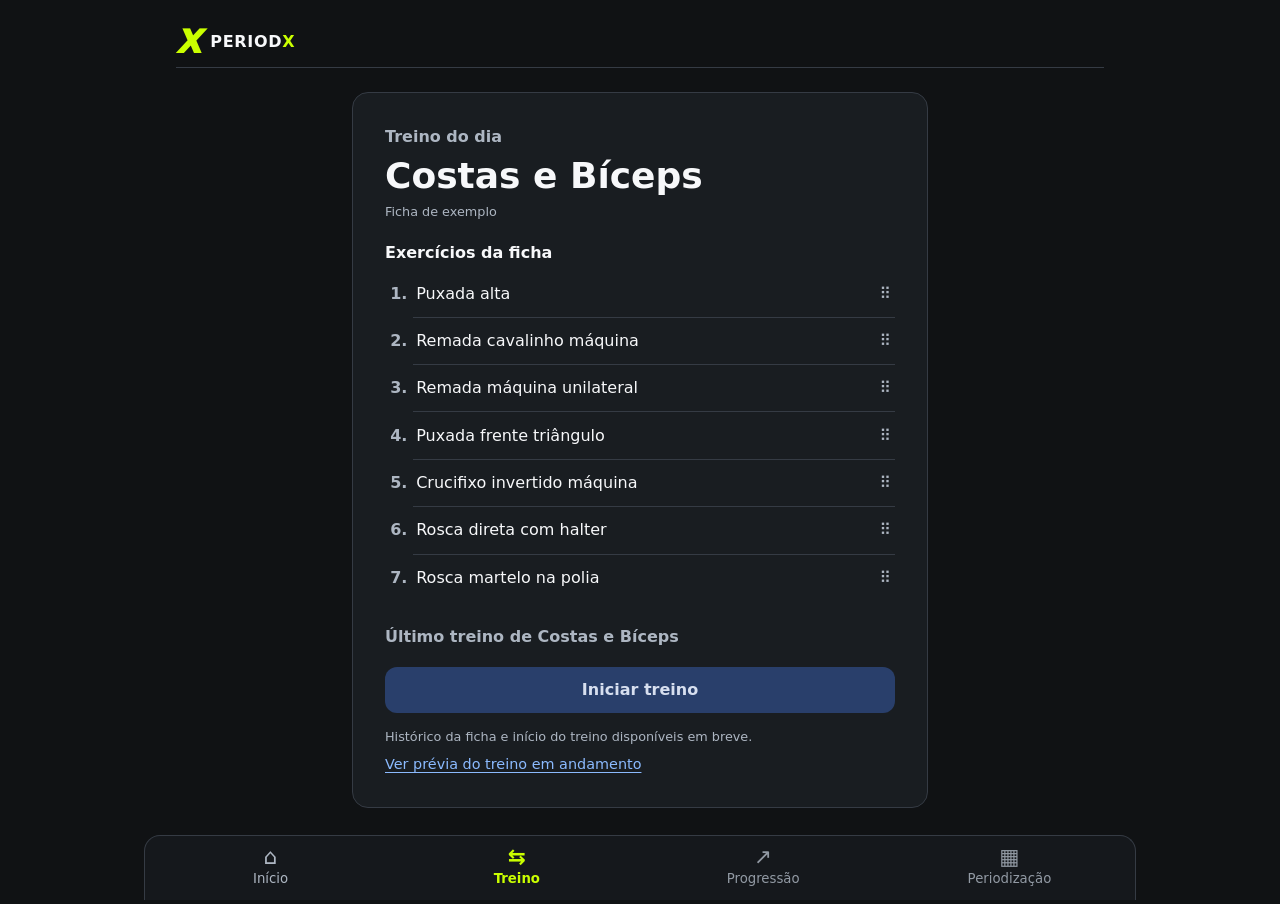
==== treino.html @ 1c036d3d "feat: primeira versao do PeriodX" ====
<!doctype html>
<html lang="pt-BR">
<head>
  <meta charset="utf-8">
  <meta name="viewport" content="width=device-width, initial-scale=1">
  <meta name="theme-color" content="#101214">
  <title>PeriodX | Treino</title>
  <link rel="stylesheet" href="style.css">

  
</head>

<body class="tela-treino">
  <div class="pagina-treino">
    <header class="cabecalho">
      <a class="logo" href="index.html" aria-label="PeriodX, início">
        <span class="logo-simbolo" aria-hidden="true">X</span>
        <span>PERIOD<span class="logo-destaque">X</span></span>
      </a>
    </header>

    <main>
      <!-- Prévia da sessão -->
      <section class="sessao-treino" id="treino-em-andamento"
               aria-labelledby="titulo-sessao" tabindex="-1">
        <header class="sessao-topo">
          <a class="voltar-ficha" href="#treino-do-dia">← Voltar à ficha</a>
          <h1 id="titulo-sessao">Treino em andamento</h1>
          <p class="sessao-ficha">Costas e Bíceps</p>
          <p class="texto-auxiliar sessao-tempo-total">
            Tempo total <time datetime="PT12M48S">12:48</time>
          </p>
          <p class="texto-auxiliar">
            Prévia com dados de exemplo. Controles disponíveis em breve.
          </p>
        </header>

        <button class="escolher-exercicio" type="button" disabled>
          <span>Escolher exercício</span>
          <span class="posicao-exercicio">1 de 7</span>
        </button>

        <!-- Exercício atual e comparação com a sessão anterior -->
        <section class="sessao-card" aria-labelledby="titulo-exercicio">
          <header>
            <h2 id="titulo-exercicio">Puxada alta</h2>
            <p class="texto-auxiliar" id="referencia-series">
              Última sessão da ficha Costas e Bíceps
            </p>
          </header>

          <div class="series-rolagem" role="region"
               aria-label="Tabela de séries da puxada alta" tabindex="0">
            <table class="tabela-series" aria-describedby="referencia-series">
              <thead>
                <tr>
                  <th scope="col">Série</th>
                  <th scope="col">Última sessão</th>
                  <th scope="col">Hoje (kg)</th>
                  <th scope="col">Reps</th>
                  <th scope="col">Status</th>
                </tr>
              </thead>
              <tbody>
                <tr>
                  <th scope="row">1</th>
                  <td>62,5 kg × 10</td>
                  <td>
                    <input type="text" inputmode="decimal" value="62,5" readonly
                           aria-label="Carga em kg da série 1">
                  </td>
                  <td>
                    <input type="text" inputmode="numeric" value="10" readonly
                           aria-label="Repetições da série 1">
                  </td>
                  <td>
                    <span class="status-serie concluida" role="img"
                          aria-label="Concluída">✓</span>
                  </td>
                </tr>
                <tr>
                  <th scope="row">2</th>
                  <td>62,5 kg × 9</td>
                  <td>
                    <input type="text" inputmode="decimal" value="62,5" readonly
                           aria-label="Carga em kg da série 2">
                  </td>
                  <td>
                    <input type="text" inputmode="numeric" value="9" readonly
                           aria-label="Repetições da série 2">
                  </td>
                  <td>
                    <span class="status-serie concluida" role="img"
                          aria-label="Concluída">✓</span>
                  </td>
                </tr>
                <tr class="serie-selecionada">
                  <th scope="row">3</th>
                  <td>62,5 kg × 8</td>
                  <td>
                    <input type="text" inputmode="decimal" value="62,5" readonly
                           aria-label="Carga em kg da série 3">
                  </td>
                  <td>
                    <input type="text" inputmode="numeric" value="" placeholder="—"
                           readonly aria-label="Repetições da série 3">
                  </td>
                  <td>
                    <span class="status-serie" role="img"
                          aria-label="Pendente">—</span>
                  </td>
                </tr>
              </tbody>
            </table>
          </div>

          <div class="acoes-series">
            <div class="acoes-serie-selecionada" role="group"
                 aria-labelledby="titulo-acoes-serie">
              <p class="texto-auxiliar" id="titulo-acoes-serie">Série 3</p>
              <button type="button" disabled>Editar série</button>
              <button type="button" disabled>Duplicar série</button>
            </div>
            <button type="button" disabled>+ Adicionar série</button>
          </div>
        </section>

        <!-- Intervalo entre séries -->
        <section class="sessao-card" aria-labelledby="titulo-descanso">
          <header>
            <h2 id="titulo-descanso">Descanso</h2>
          </header>

          <div class="descanso-conteudo">
            <time class="valor-descanso" datetime="PT1M15S"
                  aria-label="1 minuto e 15 segundos">01:15</time>
            <button type="button" disabled>Pausar descanso</button>
          </div>
        </section>

        <!-- Volume das séries concluídas no exemplo -->
        <section class="sessao-card" aria-labelledby="titulo-volume">
          <header>
            <h2 id="titulo-volume">Volume do treino</h2>
          </header>

          <p class="volume-acumulado"><strong>1.187,5</strong> <span>kg</span></p>
        </section>

        <footer class="sessao-rodape">
          <button class="proximo-exercicio" type="button" disabled>
            Próximo exercício
          </button>
          <button type="button" disabled>Finalizar treino</button>
        </footer>
      </section>

      <!-- Ficha exibida ao entrar na aba Treino -->
      <section class="card treino-do-dia" id="treino-do-dia"
               aria-labelledby="titulo-treino-dia" tabindex="-1">
        <header>
          <h1 id="titulo-treino-dia">Treino do dia</h1>
          <p class="nome-treino">Costas e Bíceps</p>
          <p class="treino-aviso">Ficha de exemplo</p>
        </header>

        <h2>Exercícios da ficha</h2>
        <ol class="lista-exercicios">
          <li><span aria-hidden="true">⠿</span> Puxada alta</li>
          <li><span aria-hidden="true">⠿</span> Remada cavalinho máquina</li>
          <li><span aria-hidden="true">⠿</span> Remada máquina unilateral</li>
          <li><span aria-hidden="true">⠿</span> Puxada frente triângulo</li>
          <li><span aria-hidden="true">⠿</span> Crucifixo invertido máquina</li>
          <li><span aria-hidden="true">⠿</span> Rosca direta com halter</li>
          <li><span aria-hidden="true">⠿</span> Rosca martelo na polia</li>
        </ol>

        <div class="treino-acoes">
          <button class="link-historico" type="button" disabled
                  aria-describedby="aviso-acoes-treino">
            Último treino de Costas e Bíceps
          </button>
          <button class="botao-iniciar" type="button" disabled
                  aria-describedby="aviso-acoes-treino">
            Iniciar treino
          </button>
          <p class="treino-aviso" id="aviso-acoes-treino">
            Histórico da ficha e início do treino disponíveis em breve.
          </p>
          <a class="link-previa" href="#treino-em-andamento">
            Ver prévia do treino em andamento
          </a>
        </div>
      </section>
    </main>
  </div>

  <nav class="menu-inferior" aria-label="Navegação principal">
    <a href="index.html">
      <span class="menu-icone" aria-hidden="true">⌂</span>
      Início
    </a>
    <a href="treino.html" aria-current="page">
      <span class="menu-icone" aria-hidden="true">⇆</span>
      Treino
    </a>
    <span role="link" aria-disabled="true">
      <span class="menu-icone" aria-hidden="true">↗</span>
      Progressão
    </span>
    <span role="link" aria-disabled="true">
      <span class="menu-icone" aria-hidden="true">▦</span>
      Periodização
    </span>
  </nav>
</body>
</html>
---- style.css ----
/* Tema e elementos compartilhados */
.periodx-home,
.tela-treino {
  --fundo: #101214;
  --card: #191d21;
  --borda: #353b44;
  --texto: #f7f8fa;
  --secundario: #adb6c2;
  --lima: #caff00;
  --azul: #1454eb;
  --azul-claro: #8bbafe;
  --largura-pagina: 62rem;

  color-scheme: dark;
  margin: 0;
  min-width: 0;
  background: var(--fundo);
  color: var(--texto);
  font: 1rem/1.5 system-ui, sans-serif;
}

.periodx-home *,
.periodx-home *::before,
.periodx-home *::after,
.tela-treino *,
.tela-treino *::before,
.tela-treino *::after {
  box-sizing: border-box;
}

.periodx-home :focus-visible,
.tela-treino :focus-visible {
  outline: 2px solid var(--lima);
  outline-offset: 3px;
}

.home-layout,
.pagina-treino {
  width: min(100%, var(--largura-pagina));
  margin-inline: auto;
  /* Espaço para rolar o conteúdo acima do menu fixo. */
  padding: 1rem clamp(1rem, 4vw, 2rem)
    calc(6rem + env(safe-area-inset-bottom, 0px));
}

/* Cabeçalho */
.cabecalho {
  display: flex;
  align-items: center;
  min-height: 3.25rem;
  margin-bottom: 1.5rem;
  border-bottom: 1px solid var(--borda);
}

.cabecalho .logo {
  display: inline-flex;
  align-items: center;
  gap: .55rem;
  color: inherit;
  font-weight: 900;
  letter-spacing: .045em;
  text-decoration: none;
}

.logo-simbolo,
.logo-destaque {
  color: var(--lima);
}

.logo-simbolo {
  font-size: 2rem;
  font-weight: 1000;
  font-style: italic;
  line-height: 1;
}

/* Menu inferior */
.menu-inferior {
  position: fixed;
  inset: auto 0 0;
  z-index: 1;
  display: grid;
  grid-template-columns: repeat(4, minmax(0, 1fr));
  width: min(100%, var(--largura-pagina));
  margin-inline: auto;
  padding: .25rem .15rem calc(.35rem + env(safe-area-inset-bottom, 0px));
  border: 1px solid var(--borda);
  border-bottom: 0;
  background: #15181c;
  text-align: center;
}

.menu-inferior > * {
  display: grid;
  align-content: center;
  justify-items: center;
  min-height: 3.4rem;
  padding: .1rem;
  color: var(--secundario);
  font-size: clamp(.65rem, 2.7vw, .83rem);
  text-decoration: none;
  overflow-wrap: anywhere;
}

.menu-icone {
  font-size: 1.35rem;
  line-height: 1.1;
}

.menu-inferior [aria-current="page"] {
  color: var(--lima);
  font-weight: 800;
}

.menu-inferior [aria-disabled="true"] {
  color: #929aa4;
}

/* Página inicial */
.periodx-home h1,
.periodx-home h2,
.periodx-home p,
.periodx-home dl,
.periodx-home dd {
  margin: 0;
}

.home-conteudo {
  display: grid;
  align-items: start;
  gap: .9rem;
}

.home-boas-vindas h1 {
  font-size: clamp(2rem, 6vw, 3rem);
  line-height: 1.12;
  letter-spacing: -.04em;
}

.home-boas-vindas p {
  margin-top: .35rem;
}

.home-boas-vindas p,
.home-secundario,
.home-aviso {
  color: var(--secundario);
}

/* Cards da Home */
.home-card {
  min-width: 0;
  padding: clamp(1rem, 4vw, 1.4rem);
  border: 1px solid var(--borda);
  border-radius: 1rem;
  background: linear-gradient(145deg, #20252a, var(--card) 65%);
}

.home-card h2 {
  font-size: 1.08rem;
  line-height: 1.3;
}

.home-card .home-secundario {
  margin-top: .25rem;
  font-size: .9rem;
}

.home-treino {
  background: linear-gradient(135deg, #232b17, #1a2020 63%, var(--card));
}

.home-rotulo {
  display: flex;
  gap: .6rem;
  align-items: center;
}

.home-rotulo::before {
  content: "";
  width: .25rem;
  height: 1.05rem;
  border-radius: 1rem;
  background: var(--lima);
}

.home-card .home-treino-nome {
  margin-top: .45rem;
  font-size: clamp(1.65rem, 5vw, 2.25rem);
  font-weight: 800;
  letter-spacing: -.035em;
  line-height: 1.12;
}

.home-acao {
  display: flex;
  align-items: center;
  justify-content: center;
  gap: .65rem;
  margin-top: 1rem;
  min-height: 3rem;
  padding: .65rem;
  border-radius: .75rem;
  background: var(--azul);
  color: white;
  font-weight: 750;
  text-decoration: none;
}

.home-acao:hover {
  background: #1b48c0;
}

/* Resumo da semana */
.home-semana .home-metricas {
  display: grid;
  grid-template-columns: .9fr .85fr 1.3fr;
  margin-top: .85rem;
}

.home-metricas div + div {
  margin-left: .55rem;
  padding-left: .55rem;
  border-left: 1px solid var(--borda);
}

.home-metricas dt {
  color: var(--secundario);
  font-size: .78rem;
}

.home-metricas dd {
  font-size: clamp(1.14rem, 5vw, 1.55rem);
  font-weight: 800;
  letter-spacing: -.045em;
  line-height: 1.35;
}

.home-metricas small,
.home-grafico small {
  color: var(--secundario);
  font-size: .72em;
}

/* Histórico da ficha */
.home-historico details {
  margin-top: .8rem;
  border-top: 1px solid var(--borda);
  padding-top: .25rem;
}

.home-historico summary {
  min-height: 2.75rem;
  padding-block: .58rem;
  color: var(--azul-claro);
  font-weight: 650;
  cursor: pointer;
}

.home-series {
  list-style: none;
  padding: 0;
  margin: 0;
}

.home-series li {
  display: grid;
  gap: .1rem;
  font-size: .86rem;
  padding-block: .5rem;
}

.home-series li + li {
  border-top: 1px solid var(--borda);
}

.home-series span {
  color: var(--secundario);
}

/* Gráfico de evolução */
.home-evolucao .home-ganho {
  margin-top: .65rem;
  color: var(--lima);
  font-size: 1.12rem;
  font-weight: 800;
}

.home-ganho span {
  color: var(--secundario);
  font-size: .8rem;
  font-weight: 500;
}

.home-grafico {
  display: grid;
  grid-template-columns: repeat(4, minmax(0, 1fr));
  align-items: end;
  gap: .35rem;
  padding: 0;
  margin: .65rem 0 0;
  list-style: none;
}

.home-grafico li {
  display: grid;
  justify-items: center;
  gap: .25rem;
  font-size: .8rem;
}

.home-grafico time,
.home-aviso {
  color: var(--secundario);
  font-size: .75rem;
}

.home-barra {
  width: min(100%, 2.2rem);
  border-radius: .35rem .35rem 0 0;
  background: #487bea;
}

.home-barra-55 {
  height: 55px;
}

.home-barra-575 {
  height: 57.5px;
}

.home-barra-60 {
  height: 60px;
}

.home-barra-625 {
  height: 62.5px;
  background: var(--lima);
}

/* Treino do dia */
.tela-treino .treino-do-dia {
  max-width: 36rem;
  margin-inline: auto;
  padding: clamp(1.1rem, 5vw, 2rem);
  border: 1px solid var(--borda);
  border-radius: 1rem;
  background: var(--card);
}

.tela-treino .treino-do-dia h1 {
  margin: 0;
  color: var(--secundario);
  font-size: 1rem;
}

.tela-treino .nome-treino {
  margin: .35rem 0 0;
  font-size: clamp(1.65rem, 5vw, 2.25rem);
  font-weight: 800;
  line-height: 1.15;
}

.tela-treino .treino-aviso {
  margin: .35rem 0 0;
  color: var(--secundario);
  font-size: .8rem;
}

.tela-treino .treino-do-dia h2 {
  margin: 1.25rem 0 .35rem;
  font-size: 1rem;
}

.tela-treino .lista-exercicios {
  margin: 0;
  padding-inline-start: 1.75rem;
  list-style: decimal;
}

.tela-treino .lista-exercicios > li {
  position: relative;
  padding: .7rem 1.75rem .7rem .2rem;
}

.tela-treino .lista-exercicios > li + li {
  border-top: 1px solid var(--borda);
}

.tela-treino .lista-exercicios > li::marker {
  color: var(--secundario);
  font-weight: 700;
}

.tela-treino .lista-exercicios > li > span[aria-hidden="true"] {
  position: absolute;
  inset-block-start: .7rem;
  inset-inline-end: .25rem;
  color: var(--secundario);
}

/* Ações da ficha */
.tela-treino .treino-acoes {
  display: grid;
  gap: .5rem;
  margin-top: .85rem;
}

.tela-treino .link-historico,
.tela-treino .botao-iniciar {
  min-height: 2.75rem;
  border: 0;
  font: inherit;
  font-weight: 700;
}

.tela-treino .link-historico {
  padding: .35rem 0;
  background: transparent;
  color: var(--secundario);
  text-align: start;
}

.tela-treino .botao-iniciar {
  width: 100%;
  padding: .7rem 1rem;
  border-radius: .75rem;
  background: var(--azul);
  color: #fff;
}

.tela-treino .botao-iniciar:disabled {
  background: #293f6b;
  color: #d7dfef;
}

/* A prévia abre pelo link #treino-em-andamento. */
.sessao-treino {
  display: none;
  max-width: 40rem;
  margin-inline: auto;
}

.sessao-treino:target {
  display: grid;
  gap: clamp(1.4rem, 4vw, 2rem);
}

.sessao-treino:target + .treino-do-dia {
  display: none;
}

.tela-treino .link-previa,
.sessao-treino .voltar-ficha {
  color: var(--azul-claro);
  text-underline-offset: .2em;
  font-size: .9rem;
}

.sessao-treino :is(h1, h2, p) {
  margin: 0;
}

.sessao-topo {
  display: grid;
  justify-items: start;
  gap: .65rem;
}

.sessao-topo h1 {
  font-size: clamp(1.8rem, 6vw, 2.65rem);
  line-height: 1.1;
  letter-spacing: -.035em;
}

.sessao-ficha {
  font-weight: 700;
}

.sessao-treino .texto-auxiliar {
  color: var(--secundario);
  font-size: .85rem;
}

.sessao-treino .sessao-tempo-total {
  margin-top: .25rem;
  font-variant-numeric: tabular-nums;
}

.sessao-tempo-total time {
  margin-inline-start: .35rem;
  color: var(--lima);
  font-weight: 800;
}

/* Controles e cards do treino em andamento */
.sessao-treino button {
  min-height: 2.75rem;
  padding: .65rem .9rem;
  border: 1px solid var(--borda);
  border-radius: .75rem;
  background: transparent;
  color: var(--secundario);
  font: inherit;
  font-size: .875rem;
  font-weight: 650;
}

.sessao-treino button:disabled {
  cursor: default;
}

.sessao-treino .escolher-exercicio {
  display: flex;
  flex-wrap: wrap;
  align-items: center;
  justify-content: space-between;
  gap: .4rem .75rem;
  padding: .75rem 1rem;
  text-align: left;
}

.escolher-exercicio .posicao-exercicio {
  font-weight: 500;
}

.sessao-card {
  min-width: 0;
  padding: clamp(1.1rem, 5vw, 2rem);
  border: 1px solid var(--borda);
  border-radius: 1rem;
  background: var(--card);
}

.sessao-card > header {
  display: grid;
  gap: .35rem;
  margin-bottom: 1.25rem;
}

.sessao-card h2 {
  font-size: clamp(1.2rem, 4vw, 1.5rem);
  line-height: 1.2;
}

/* Tabela de séries com rolagem própria em telas estreitas */
.series-rolagem {
  overflow-x: auto;
  scrollbar-color: var(--borda) transparent;
}

.tabela-series {
  width: 100%;
  min-width: 17rem;
  border-collapse: collapse;
  font-size: .85rem;
  font-variant-numeric: tabular-nums;
}

.tabela-series :is(th, td) {
  padding: .7rem .2rem;
  border-bottom: 1px solid var(--borda);
  text-align: center;
}

.tabela-series thead th {
  color: var(--secundario);
  font-size: .75rem;
  line-height: 1.25;
}

.tabela-series td:nth-child(2) {
  color: var(--secundario);
  white-space: nowrap;
}

.tabela-series input[readonly] {
  width: 5.5ch;
  min-height: 2.25rem;
  padding: .15rem;
  border: 1px solid var(--borda);
  border-radius: .45rem;
  background: var(--fundo);
  color: var(--texto);
  font: inherit;
  text-align: center;
}

.status-serie {
  display: inline-grid;
  place-items: center;
  width: 1.65rem;
  height: 1.65rem;
  border: 1px solid var(--borda);
  border-radius: .45rem;
  font-weight: 800;
}

.status-serie.concluida {
  border-color: transparent;
  background: #27351c;
  color: var(--lima);
}

.serie-selecionada {
  background: #20252a;
}

.sessao-treino .acoes-series {
  display: grid;
  justify-items: start;
  gap: .75rem;
  margin-top: 1.25rem;
}

.acoes-serie-selecionada {
  display: flex;
  flex-wrap: wrap;
  align-items: center;
  gap: .5rem;
}

/* Descanso e volume */
.descanso-conteudo {
  display: flex;
  flex-wrap: wrap;
  align-items: center;
  justify-content: space-between;
  gap: 1rem;
}

.valor-descanso,
.volume-acumulado strong {
  font-size: clamp(2rem, 8vw, 2.75rem);
  font-weight: 800;
  font-variant-numeric: tabular-nums;
  line-height: 1;
  letter-spacing: -.035em;
}

.volume-acumulado span {
  margin-inline-start: .2rem;
  color: var(--secundario);
}

/* Ações finais, acima do menu inferior */
.sessao-rodape {
  display: grid;
  gap: .75rem;
}

.sessao-rodape .proximo-exercicio {
  border-color: #293f6b;
  background: #293f6b;
  color: #d7dfef;
}

@media (min-width: 40rem) {
  .sessao-rodape {
    grid-template-columns: 1fr 1fr;
  }
}

@media (min-width: 44rem) {
  .home-conteudo {
    grid-template-columns: 1fr 1fr;
    gap: 1rem;
  }

  .home-boas-vindas,
  .home-aviso {
    grid-column: 1 / -1;
  }

  .home-treino,
  .home-semana {
    align-self: stretch;
  }

  .home-semana {
    display: flex;
    flex-direction: column;
    justify-content: center;
  }

  .menu-inferior {
    border-radius: 1rem 1rem 0 0;
  }
}
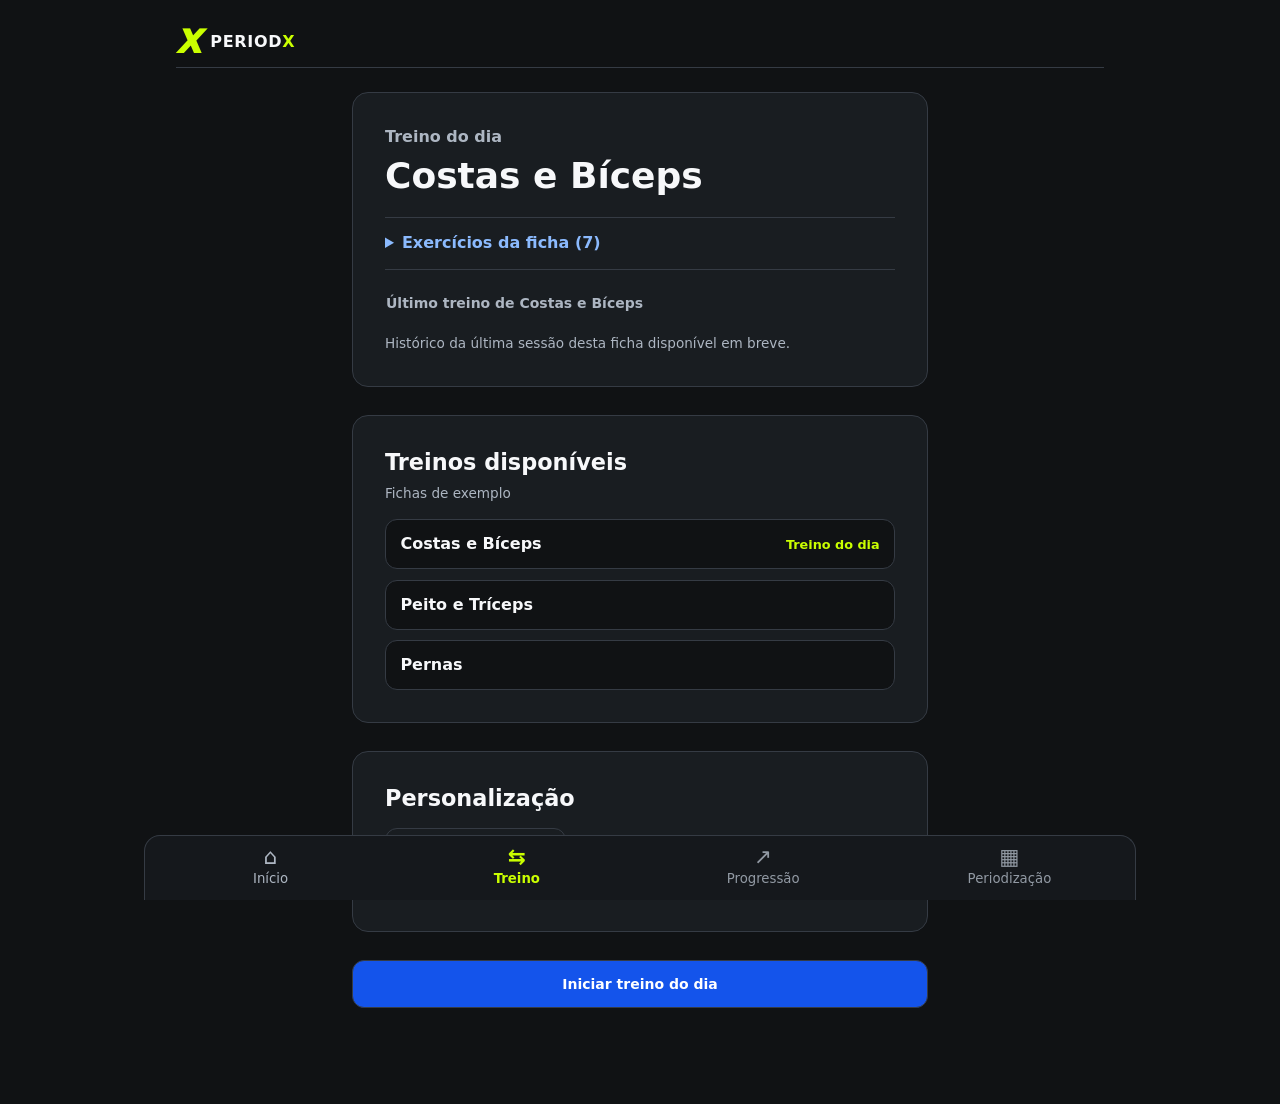
==== commit 4b0c15c8: "feat: implementa navegacao do treino e organiza assets" ====
--- a/treino.html
+++ b/treino.html
@@ -6,8 +6,7 @@
   <meta name="theme-color" content="#101214">
   <title>PeriodX | Treino</title>
   <link rel="stylesheet" href="style.css">
-
-  
+  <script src="treino.js" defer></script>
 </head>
 
 <body class="tela-treino">
@@ -19,179 +18,217 @@
       </a>
     </header>
 
-    <main>
-      <!-- Prévia da sessão -->
-      <section class="sessao-treino" id="treino-em-andamento"
-               aria-labelledby="titulo-sessao" tabindex="-1">
-        <header class="sessao-topo">
-          <a class="voltar-ficha" href="#treino-do-dia">← Voltar à ficha</a>
-          <h1 id="titulo-sessao">Treino em andamento</h1>
-          <p class="sessao-ficha">Costas e Bíceps</p>
-          <p class="texto-auxiliar sessao-tempo-total">
-            Tempo total <time datetime="PT12M48S">12:48</time>
-          </p>
-          <p class="texto-auxiliar">
-            Prévia com dados de exemplo. Controles disponíveis em breve.
-          </p>
-        </header>
-
-        <button class="escolher-exercicio" type="button" disabled>
-          <span>Escolher exercício</span>
-          <span class="posicao-exercicio">1 de 7</span>
+    <main class="conteudo-treino">
+      <!-- Ficha do dia. O JavaScript usa esta lista para definir a ordem. -->
+      <section class="treino-card treino-do-dia" id="treino-do-dia"
+               aria-labelledby="titulo-treino-dia">
+        <h1 id="titulo-treino-dia" tabindex="-1">Treino do dia</h1>
+        <p class="nome-treino">Costas e Bíceps</p>
+
+        <details class="ficha-exercicios">
+          <summary>Exercícios da ficha (7)</summary>
+          <ol class="lista-exercicios">
+            <li>
+              <span class="nome-exercicio">Puxada alta</span>
+              <span aria-hidden="true">⠿</span>
+            </li>
+            <li>
+              <span class="nome-exercicio">Remada cavalinho máquina</span>
+              <span aria-hidden="true">⠿</span>
+            </li>
+            <li>
+              <span class="nome-exercicio">Remada máquina unilateral</span>
+              <span aria-hidden="true">⠿</span>
+            </li>
+            <li>
+              <span class="nome-exercicio">Puxada frente triângulo</span>
+              <span aria-hidden="true">⠿</span>
+            </li>
+            <li>
+              <span class="nome-exercicio">Crucifixo invertido máquina</span>
+              <span aria-hidden="true">⠿</span>
+            </li>
+            <li>
+              <span class="nome-exercicio">Rosca direta com halter</span>
+              <span aria-hidden="true">⠿</span>
+            </li>
+            <li>
+              <span class="nome-exercicio">Rosca martelo na polia</span>
+              <span aria-hidden="true">⠿</span>
+            </li>
+          </ol>
+        </details>
+
+        <button class="link-historico" type="button" disabled
+                aria-describedby="aviso-historico">
+          Último treino de Costas e Bíceps
         </button>
-
-        <!-- Exercício atual e comparação com a sessão anterior -->
-        <section class="sessao-card" aria-labelledby="titulo-exercicio">
-          <header>
-            <h2 id="titulo-exercicio">Puxada alta</h2>
-            <p class="texto-auxiliar" id="referencia-series">
-              Última sessão da ficha Costas e Bíceps
+        <p class="treino-aviso" id="aviso-historico">
+          Histórico da última sessão desta ficha disponível em breve.
+        </p>
+      </section>
+
+      <section class="treino-card" aria-labelledby="titulo-disponiveis">
+        <h2 id="titulo-disponiveis">Treinos disponíveis</h2>
+        <p class="treino-aviso">Fichas de exemplo</p>
+        <ul class="fichas-exemplo">
+          <li>Costas e Bíceps <span>Treino do dia</span></li>
+          <li>Peito e Tríceps</li>
+          <li>Pernas</li>
+        </ul>
+      </section>
+
+      <section class="treino-card" aria-labelledby="titulo-personalizacao">
+        <h2 id="titulo-personalizacao">Personalização</h2>
+        <button class="treino-controle personalizar-treino" type="button"
+                disabled aria-describedby="aviso-personalizacao">
+          Personalizar treino
+        </button>
+        <p class="treino-aviso" id="aviso-personalizacao">Disponível em breve.</p>
+      </section>
+
+      <!-- O script habilita o botão quando a ficha estiver pronta. -->
+      <button class="treino-controle botao-iniciar" id="iniciar-treino"
+              type="button" aria-controls="area-sessao" disabled>
+        Iniciar treino do dia
+      </button>
+
+      <!-- O contêiner controla a visibilidade sem interferir no grid da sessão. -->
+      <div id="area-sessao" hidden>
+        <section class="sessao-treino" aria-labelledby="titulo-sessao">
+          <header class="sessao-topo">
+            <h2 id="titulo-sessao" tabindex="-1">Treino em andamento</h2>
+            <p class="sessao-ficha">Costas e Bíceps</p>
+            <p class="sessao-tempo-total">
+              Tempo total <span aria-label="Indisponível">—</span>
             </p>
           </header>
 
-          <div class="series-rolagem" role="region"
-               aria-label="Tabela de séries da puxada alta" tabindex="0">
-            <table class="tabela-series" aria-describedby="referencia-series">
-              <thead>
-                <tr>
-                  <th scope="col">Série</th>
-                  <th scope="col">Última sessão</th>
-                  <th scope="col">Hoje (kg)</th>
-                  <th scope="col">Reps</th>
-                  <th scope="col">Status</th>
-                </tr>
-              </thead>
-              <tbody>
-                <tr>
-                  <th scope="row">1</th>
-                  <td>62,5 kg × 10</td>
-                  <td>
-                    <input type="text" inputmode="decimal" value="62,5" readonly
-                           aria-label="Carga em kg da série 1">
-                  </td>
-                  <td>
-                    <input type="text" inputmode="numeric" value="10" readonly
-                           aria-label="Repetições da série 1">
-                  </td>
-                  <td>
-                    <span class="status-serie concluida" role="img"
-                          aria-label="Concluída">✓</span>
-                  </td>
-                </tr>
-                <tr>
-                  <th scope="row">2</th>
-                  <td>62,5 kg × 9</td>
-                  <td>
-                    <input type="text" inputmode="decimal" value="62,5" readonly
-                           aria-label="Carga em kg da série 2">
-                  </td>
-                  <td>
-                    <input type="text" inputmode="numeric" value="9" readonly
-                           aria-label="Repetições da série 2">
-                  </td>
-                  <td>
-                    <span class="status-serie concluida" role="img"
-                          aria-label="Concluída">✓</span>
-                  </td>
-                </tr>
-                <tr class="serie-selecionada">
-                  <th scope="row">3</th>
-                  <td>62,5 kg × 8</td>
-                  <td>
-                    <input type="text" inputmode="decimal" value="62,5" readonly
-                           aria-label="Carga em kg da série 3">
-                  </td>
-                  <td>
-                    <input type="text" inputmode="numeric" value="" placeholder="—"
-                           readonly aria-label="Repetições da série 3">
-                  </td>
-                  <td>
-                    <span class="status-serie" role="img"
-                          aria-label="Pendente">—</span>
-                  </td>
-                </tr>
-              </tbody>
-            </table>
-          </div>
-
-          <div class="acoes-series">
-            <div class="acoes-serie-selecionada" role="group"
-                 aria-labelledby="titulo-acoes-serie">
-              <p class="texto-auxiliar" id="titulo-acoes-serie">Série 3</p>
-              <button type="button" disabled>Editar série</button>
-              <button type="button" disabled>Duplicar série</button>
+          <button class="treino-controle escolher-exercicio" type="button" disabled>
+            <span>Escolher exercício</span>
+            <span class="posicao-exercicio" id="posicao-exercicio">1 de 7</span>
+          </button>
+
+          <section class="treino-card sessao-card" aria-labelledby="titulo-exercicio">
+            <header>
+              <h3 id="titulo-exercicio" tabindex="-1"
+                  aria-describedby="posicao-exercicio">Puxada alta</h3>
+            </header>
+
+            <!-- A tabela ilustrativa pertence apenas à Puxada alta. -->
+            <div id="exemplo-series">
+              <p class="treino-aviso" id="aviso-exemplo">
+                Dados fictícios de Puxada alta, exibidos apenas como exemplo.
+              </p>
+
+              <div class="series-rolagem" role="region"
+                   aria-label="Tabela de exemplo da Puxada alta" tabindex="0">
+                <table class="tabela-series" aria-describedby="aviso-exemplo">
+                  <thead>
+                    <tr>
+                      <th scope="col">Série</th>
+                      <th scope="col">Sessão anterior (exemplo)</th>
+                      <th scope="col">Hoje (kg)</th>
+                      <th scope="col">Reps</th>
+                      <th scope="col">Status</th>
+                    </tr>
+                  </thead>
+                  <tbody>
+                    <tr>
+                      <th scope="row">1</th>
+                      <td>62,5 kg × 10</td>
+                      <td>
+                        <input type="text" value="62,5" readonly
+                               aria-label="Carga de exemplo da série 1, em kg">
+                      </td>
+                      <td>
+                        <input type="text" value="10" readonly
+                               aria-label="Repetições de exemplo da série 1">
+                      </td>
+                      <td>
+                        <span class="status-serie concluida" role="img"
+                              aria-label="Concluída no exemplo">✓</span>
+                      </td>
+                    </tr>
+                    <tr>
+                      <th scope="row">2</th>
+                      <td>62,5 kg × 9</td>
+                      <td>
+                        <input type="text" value="62,5" readonly
+                               aria-label="Carga de exemplo da série 2, em kg">
+                      </td>
+                      <td>
+                        <input type="text" value="9" readonly
+                               aria-label="Repetições de exemplo da série 2">
+                      </td>
+                      <td>
+                        <span class="status-serie concluida" role="img"
+                              aria-label="Concluída no exemplo">✓</span>
+                      </td>
+                    </tr>
+                    <tr class="serie-selecionada">
+                      <th scope="row">3</th>
+                      <td>62,5 kg × 8</td>
+                      <td>
+                        <input type="text" value="62,5" readonly
+                               aria-label="Carga de exemplo da série 3, em kg">
+                      </td>
+                      <td>
+                        <input type="text" placeholder="—" readonly
+                               aria-label="Repetições de exemplo da série 3">
+                      </td>
+                      <td>
+                        <span class="status-serie" role="img"
+                              aria-label="Pendente no exemplo">—</span>
+                      </td>
+                    </tr>
+                  </tbody>
+                </table>
+              </div>
+
+              <div class="acoes-series">
+                <div class="acoes-serie-selecionada" role="group"
+                     aria-labelledby="titulo-acoes-serie">
+                  <p class="treino-aviso" id="titulo-acoes-serie">Série 3</p>
+                  <button class="treino-controle" type="button" disabled>Editar série</button>
+                  <button class="treino-controle" type="button" disabled>Duplicar série</button>
+                </div>
+                <button class="treino-controle" type="button" disabled>+ Adicionar série</button>
+              </div>
             </div>
-            <button type="button" disabled>+ Adicionar série</button>
-          </div>
+
+            <p class="treino-aviso" id="aviso-sem-series" hidden>
+              Séries e histórico indisponíveis para este exercício nesta etapa.
+            </p>
+          </section>
+
+          <section class="treino-card sessao-card" aria-labelledby="titulo-descanso">
+            <header>
+              <h3 id="titulo-descanso">Descanso</h3>
+            </header>
+            <div class="descanso-conteudo">
+              <span class="valor-descanso" aria-label="Indisponível">—</span>
+              <button class="treino-controle" type="button" disabled>Pausar descanso</button>
+            </div>
+          </section>
+
+          <section class="treino-card sessao-card" aria-labelledby="titulo-volume">
+            <header>
+              <h3 id="titulo-volume">Volume do treino</h3>
+            </header>
+            <p class="volume-acumulado"><strong>—</strong> <span>kg</span></p>
+          </section>
+
+          <footer class="sessao-rodape">
+            <button class="treino-controle proximo-exercicio" id="proximo-exercicio"
+                    type="button" disabled>
+              Próximo exercício
+            </button>
+            <button class="treino-controle" type="button" disabled>Finalizar treino</button>
+            <button class="treino-controle" id="voltar-ficha" type="button">Voltar à ficha</button>
+          </footer>
         </section>
-
-        <!-- Intervalo entre séries -->
-        <section class="sessao-card" aria-labelledby="titulo-descanso">
-          <header>
-            <h2 id="titulo-descanso">Descanso</h2>
-          </header>
-
-          <div class="descanso-conteudo">
-            <time class="valor-descanso" datetime="PT1M15S"
-                  aria-label="1 minuto e 15 segundos">01:15</time>
-            <button type="button" disabled>Pausar descanso</button>
-          </div>
-        </section>
-
-        <!-- Volume das séries concluídas no exemplo -->
-        <section class="sessao-card" aria-labelledby="titulo-volume">
-          <header>
-            <h2 id="titulo-volume">Volume do treino</h2>
-          </header>
-
-          <p class="volume-acumulado"><strong>1.187,5</strong> <span>kg</span></p>
-        </section>
-
-        <footer class="sessao-rodape">
-          <button class="proximo-exercicio" type="button" disabled>
-            Próximo exercício
-          </button>
-          <button type="button" disabled>Finalizar treino</button>
-        </footer>
-      </section>
-
-      <!-- Ficha exibida ao entrar na aba Treino -->
-      <section class="card treino-do-dia" id="treino-do-dia"
-               aria-labelledby="titulo-treino-dia" tabindex="-1">
-        <header>
-          <h1 id="titulo-treino-dia">Treino do dia</h1>
-          <p class="nome-treino">Costas e Bíceps</p>
-          <p class="treino-aviso">Ficha de exemplo</p>
-        </header>
-
-        <h2>Exercícios da ficha</h2>
-        <ol class="lista-exercicios">
-          <li><span aria-hidden="true">⠿</span> Puxada alta</li>
-          <li><span aria-hidden="true">⠿</span> Remada cavalinho máquina</li>
-          <li><span aria-hidden="true">⠿</span> Remada máquina unilateral</li>
-          <li><span aria-hidden="true">⠿</span> Puxada frente triângulo</li>
-          <li><span aria-hidden="true">⠿</span> Crucifixo invertido máquina</li>
-          <li><span aria-hidden="true">⠿</span> Rosca direta com halter</li>
-          <li><span aria-hidden="true">⠿</span> Rosca martelo na polia</li>
-        </ol>
-
-        <div class="treino-acoes">
-          <button class="link-historico" type="button" disabled
-                  aria-describedby="aviso-acoes-treino">
-            Último treino de Costas e Bíceps
-          </button>
-          <button class="botao-iniciar" type="button" disabled
-                  aria-describedby="aviso-acoes-treino">
-            Iniciar treino
-          </button>
-          <p class="treino-aviso" id="aviso-acoes-treino">
-            Histórico da ficha e início do treino disponíveis em breve.
-          </p>
-          <a class="link-previa" href="#treino-em-andamento">
-            Ver prévia do treino em andamento
-          </a>
-        </div>
-      </section>
+      </div>
     </main>
   </div>
 
--- a/style.css
+++ b/style.css
@@ -38,7 +38,7 @@
 .pagina-treino {
   width: min(100%, var(--largura-pagina));
   margin-inline: auto;
-  /* Espaço para rolar o conteúdo acima do menu fixo. */
+  /* Reserva espaço para rolar o conteúdo acima do menu fixo. */
   padding: 1rem clamp(1rem, 4vw, 2rem)
     calc(6rem + env(safe-area-inset-bottom, 0px));
 }
@@ -74,7 +74,7 @@
   line-height: 1;
 }
 
-/* Menu inferior */
+/* Menu inferior compartilhado */
 .menu-inferior {
   position: fixed;
   inset: auto 0 0;
@@ -147,7 +147,7 @@
   color: var(--secundario);
 }
 
-/* Cards da Home */
+/* Cards e ação do treino do dia na Home */
 .home-card {
   min-width: 0;
   padding: clamp(1rem, 4vw, 1.4rem);
@@ -242,7 +242,7 @@
   font-size: .72em;
 }
 
-/* Histórico da ficha */
+/* Histórico da ficha na Home */
 .home-historico details {
   margin-top: .8rem;
   border-top: 1px solid var(--borda);
@@ -321,6 +321,7 @@
   background: #487bea;
 }
 
+/* Alturas proporcionais à carga, a partir de zero. */
 .home-barra-55 {
   height: 55px;
 }
@@ -338,163 +339,125 @@
   background: var(--lima);
 }
 
-/* Treino do dia */
-.tela-treino .treino-do-dia {
+/* Página Treino */
+.conteudo-treino {
+  display: grid;
+  grid-template-columns: minmax(0, 1fr);
+  gap: clamp(1.25rem, 4vw, 1.75rem);
   max-width: 36rem;
   margin-inline: auto;
-  padding: clamp(1.1rem, 5vw, 2rem);
+}
+
+.treino-card {
+  min-width: 0;
+  padding: clamp(1.125rem, 5vw, 2rem);
   border: 1px solid var(--borda);
   border-radius: 1rem;
   background: var(--card);
 }
 
-.tela-treino .treino-do-dia h1 {
+.treino-card :is(h1, h2, h3, p) {
   margin: 0;
+}
+
+.treino-card :is(h2, h3) {
+  font-size: clamp(1.15rem, 4vw, 1.4rem);
+  line-height: 1.25;
+}
+
+.treino-do-dia h1 {
   color: var(--secundario);
   font-size: 1rem;
 }
 
-.tela-treino .nome-treino {
-  margin: .35rem 0 0;
+.treino-do-dia .nome-treino {
+  margin-top: .4rem;
   font-size: clamp(1.65rem, 5vw, 2.25rem);
   font-weight: 800;
   line-height: 1.15;
 }
 
-.tela-treino .treino-aviso {
-  margin: .35rem 0 0;
-  color: var(--secundario);
-  font-size: .8rem;
-}
-
-.tela-treino .treino-do-dia h2 {
-  margin: 1.25rem 0 .35rem;
-  font-size: 1rem;
-}
-
-.tela-treino .lista-exercicios {
+.treino-aviso {
+  color: var(--secundario);
+  font-size: .85rem;
+}
+
+.treino-card .treino-aviso {
+  margin-top: .45rem;
+}
+
+/* Ficha expansível */
+.ficha-exercicios {
+  margin: 1.25rem 0 .75rem;
+  border-block: 1px solid var(--borda);
+}
+
+.ficha-exercicios summary {
+  padding-block: .85rem;
+  color: var(--azul-claro);
+  font-weight: 700;
+  cursor: pointer;
+}
+
+.lista-exercicios {
+  list-style: decimal outside;
   margin: 0;
   padding-inline-start: 1.75rem;
-  list-style: decimal;
-}
-
-.tela-treino .lista-exercicios > li {
+  padding-block-end: .5rem;
+}
+
+.lista-exercicios > li {
   position: relative;
-  padding: .7rem 1.75rem .7rem .2rem;
-}
-
-.tela-treino .lista-exercicios > li + li {
+  padding: .75rem 1.75rem .75rem .25rem;
+}
+
+.lista-exercicios > li + li {
   border-top: 1px solid var(--borda);
 }
 
-.tela-treino .lista-exercicios > li::marker {
+.lista-exercicios > li::marker {
   color: var(--secundario);
   font-weight: 700;
 }
 
-.tela-treino .lista-exercicios > li > span[aria-hidden="true"] {
+.lista-exercicios > li > span[aria-hidden="true"] {
   position: absolute;
-  inset-block-start: .7rem;
+  inset-block-start: .75rem;
   inset-inline-end: .25rem;
   color: var(--secundario);
 }
 
-/* Ações da ficha */
-.tela-treino .treino-acoes {
-  display: grid;
-  gap: .5rem;
-  margin-top: .85rem;
-}
-
-.tela-treino .link-historico,
-.tela-treino .botao-iniciar {
-  min-height: 2.75rem;
-  border: 0;
-  font: inherit;
-  font-weight: 700;
-}
-
-.tela-treino .link-historico {
-  padding: .35rem 0;
-  background: transparent;
-  color: var(--secundario);
-  text-align: start;
-}
-
-.tela-treino .botao-iniciar {
-  width: 100%;
-  padding: .7rem 1rem;
+/* Fichas de exemplo */
+.fichas-exemplo {
+  display: grid;
+  gap: .65rem;
+  margin: 1rem 0 0;
+  padding: 0;
+  list-style: none;
+}
+
+.fichas-exemplo > li {
+  display: flex;
+  flex-wrap: wrap;
+  align-items: center;
+  justify-content: space-between;
+  gap: .3rem .75rem;
+  padding: .75rem .9rem;
+  border: 1px solid var(--borda);
   border-radius: .75rem;
-  background: var(--azul);
-  color: #fff;
-}
-
-.tela-treino .botao-iniciar:disabled {
-  background: #293f6b;
-  color: #d7dfef;
-}
-
-/* A prévia abre pelo link #treino-em-andamento. */
-.sessao-treino {
-  display: none;
-  max-width: 40rem;
-  margin-inline: auto;
-}
-
-.sessao-treino:target {
-  display: grid;
-  gap: clamp(1.4rem, 4vw, 2rem);
-}
-
-.sessao-treino:target + .treino-do-dia {
-  display: none;
-}
-
-.tela-treino .link-previa,
-.sessao-treino .voltar-ficha {
-  color: var(--azul-claro);
-  text-underline-offset: .2em;
-  font-size: .9rem;
-}
-
-.sessao-treino :is(h1, h2, p) {
-  margin: 0;
-}
-
-.sessao-topo {
-  display: grid;
-  justify-items: start;
-  gap: .65rem;
-}
-
-.sessao-topo h1 {
-  font-size: clamp(1.8rem, 6vw, 2.65rem);
-  line-height: 1.1;
-  letter-spacing: -.035em;
-}
-
-.sessao-ficha {
-  font-weight: 700;
-}
-
-.sessao-treino .texto-auxiliar {
-  color: var(--secundario);
-  font-size: .85rem;
-}
-
-.sessao-treino .sessao-tempo-total {
-  margin-top: .25rem;
-  font-variant-numeric: tabular-nums;
-}
-
-.sessao-tempo-total time {
-  margin-inline-start: .35rem;
+  background: var(--fundo);
+  font-weight: 650;
+}
+
+.fichas-exemplo > li > span {
   color: var(--lima);
-  font-weight: 800;
-}
-
-/* Controles e cards do treino em andamento */
-.sessao-treino button {
+  font-size: .8rem;
+  font-weight: 550;
+}
+
+/* Ações exibidas no protótipo */
+.treino-controle,
+.link-historico {
   min-height: 2.75rem;
   padding: .65rem .9rem;
   border: 1px solid var(--borda);
@@ -503,47 +466,90 @@
   color: var(--secundario);
   font: inherit;
   font-size: .875rem;
-  font-weight: 650;
-}
-
-.sessao-treino button:disabled {
-  cursor: default;
-}
-
-.sessao-treino .escolher-exercicio {
+  font-weight: 700;
+}
+
+.link-historico {
+  padding-inline: 0;
+  border-color: transparent;
+  text-align: start;
+}
+
+.personalizar-treino {
+  margin-top: 1rem;
+}
+
+.botao-iniciar {
+  width: 100%;
+  min-height: 3rem;
+  background: var(--azul);
+  color: white;
+}
+
+.botao-iniciar:disabled,
+.proximo-exercicio:disabled {
+  border-color: #293f6b;
+  background: #293f6b;
+  color: #d7dfef;
+}
+
+/* Treino em andamento na mesma rolagem */
+.sessao-treino {
+  display: grid;
+  grid-template-columns: minmax(0, 1fr);
+  gap: clamp(1.25rem, 4vw, 1.75rem);
+  margin-top: clamp(1rem, 4vw, 2rem);
+  padding-top: clamp(1.5rem, 5vw, 2.5rem);
+  border-top: 1px solid var(--borda);
+}
+
+.sessao-topo {
+  display: grid;
+  gap: .55rem;
+}
+
+.sessao-topo :is(h2, p) {
+  margin: 0;
+}
+
+.sessao-topo h2 {
+  font-size: clamp(1.75rem, 6vw, 2.5rem);
+  line-height: 1.12;
+  letter-spacing: -.035em;
+}
+
+.sessao-ficha {
+  font-weight: 700;
+}
+
+.sessao-tempo-total {
+  color: var(--secundario);
+  font-variant-numeric: tabular-nums;
+}
+
+.sessao-tempo-total time {
+  margin-inline-start: .35rem;
+  color: var(--lima);
+  font-weight: 800;
+}
+
+.escolher-exercicio {
   display: flex;
   flex-wrap: wrap;
-  align-items: center;
   justify-content: space-between;
-  gap: .4rem .75rem;
-  padding: .75rem 1rem;
-  text-align: left;
-}
-
-.escolher-exercicio .posicao-exercicio {
-  font-weight: 500;
-}
-
-.sessao-card {
-  min-width: 0;
-  padding: clamp(1.1rem, 5vw, 2rem);
-  border: 1px solid var(--borda);
-  border-radius: 1rem;
-  background: var(--card);
+  gap: .35rem .75rem;
+  text-align: start;
+}
+
+.posicao-exercicio {
+  font-weight: 550;
 }
 
 .sessao-card > header {
-  display: grid;
-  gap: .35rem;
   margin-bottom: 1.25rem;
 }
 
-.sessao-card h2 {
-  font-size: clamp(1.2rem, 4vw, 1.5rem);
-  line-height: 1.2;
-}
-
-/* Tabela de séries com rolagem própria em telas estreitas */
+/* Em telas estreitas, só a tabela pode rolar na horizontal. */
 .series-rolagem {
   overflow-x: auto;
   scrollbar-color: var(--borda) transparent;
@@ -558,7 +564,7 @@
 }
 
 .tabela-series :is(th, td) {
-  padding: .7rem .2rem;
+  padding: .75rem .25rem;
   border-bottom: 1px solid var(--borda);
   text-align: center;
 }
@@ -606,29 +612,31 @@
   background: #20252a;
 }
 
-.sessao-treino .acoes-series {
+.acoes-series {
   display: grid;
   justify-items: start;
   gap: .75rem;
   margin-top: 1.25rem;
 }
 
-.acoes-serie-selecionada {
-  display: flex;
-  flex-wrap: wrap;
-  align-items: center;
-  gap: .5rem;
-}
-
-/* Descanso e volume */
+.acoes-serie-selecionada,
 .descanso-conteudo {
   display: flex;
   flex-wrap: wrap;
   align-items: center;
+  gap: .65rem;
+}
+
+.acoes-serie-selecionada .treino-aviso {
+  margin: 0;
+}
+
+.descanso-conteudo {
   justify-content: space-between;
   gap: 1rem;
 }
 
+/* Descanso, volume e botões finais */
 .valor-descanso,
 .volume-acumulado strong {
   font-size: clamp(2rem, 8vw, 2.75rem);
@@ -643,24 +651,18 @@
   color: var(--secundario);
 }
 
-/* Ações finais, acima do menu inferior */
 .sessao-rodape {
   display: grid;
   gap: .75rem;
 }
 
-.sessao-rodape .proximo-exercicio {
-  border-color: #293f6b;
-  background: #293f6b;
-  color: #d7dfef;
-}
-
-@media (min-width: 40rem) {
+@media (min-width: 36rem) {
   .sessao-rodape {
-    grid-template-columns: 1fr 1fr;
+    grid-template-columns: repeat(2, minmax(0, 1fr));
   }
 }
 
+/* Ajustes para telas mais largas */
 @media (min-width: 44rem) {
   .home-conteudo {
     grid-template-columns: 1fr 1fr;
